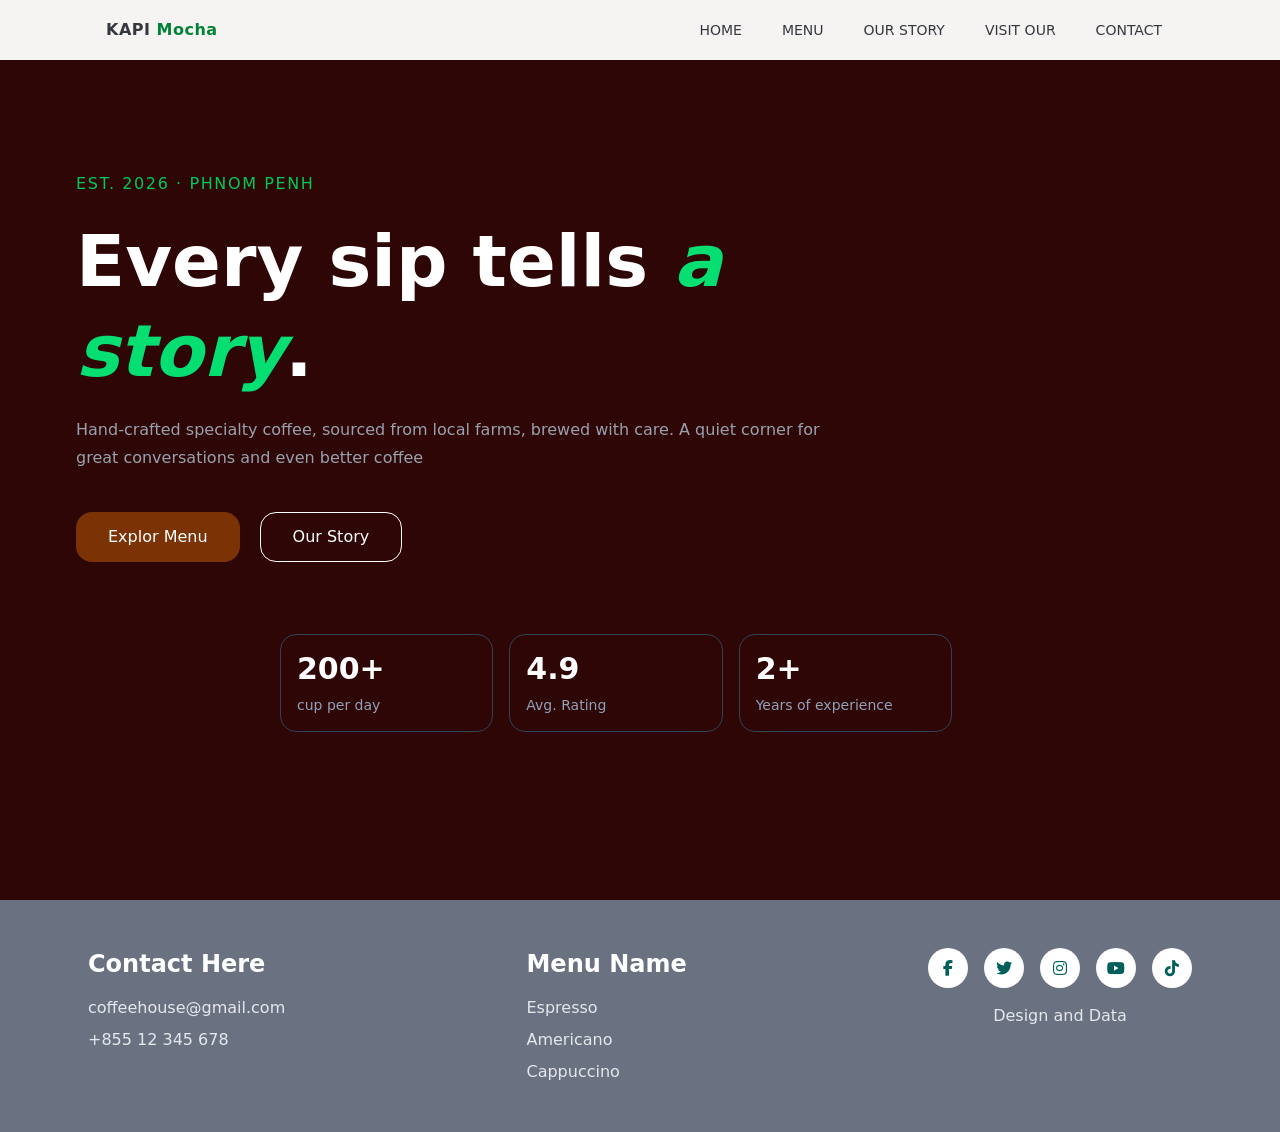
==== index.html @ fe5241a5 "first commit" ====
<!DOCTYPE html>
<html lang="en">

<head>
    <meta charset="UTF-8" />
    <meta name="viewport" content="width=device-width, initialscale=1" />
    <title>Coffe</title>
    <link rel="stylesheet" href="./style.css">
    <!-- link Tailwind -->
    <link rel="stylesheet" href="./src/output.css">
    <!-- link cdn -->
     <link rel="stylesheet" href="https://cdnjs.cloudflare.com/ajax/libs/font-awesome/6.5.2/css/all.min.css">

</head>

<body>
    <div  class="bg-[url('https://i.pinimg.com/1200x/38/8e/64/388e6440cb45dd4a9fd54f156b3e3c4f.jpg')] bg-cover bg-center min-h-screen">
    <nav aria-label="Primary" class="bg-white">
        <div class="nav-inner lg:h-15 md:h-15">
            <div class="brand"><a href="#">KAPI <span class="text-green-700">Mocha</span></a></div>
            <!-- Mobile toggle (checkbox hack) -->
            <input id="nav-toggle" class="toggle" type="checkbox" ariacontrols="
primary-menu" aria-expanded="false" />
            <label for="nav-toggle" class="toggle-label" aria-label="Toggle
navigation">☰ <span>Menu</span></label>
            <ul id="primary-menu" class="menu font-medium text-sm ">
                <li><a href="/index.html" class="home">HOME</a></li>
                <li><a href="./src/html/menu.html">MENU</a></li>
                <li><a href="./src/html/our.html">OUR STORY</a></li>
                <li><a href="./src/html/visit.html">VISIT OUR</a></li>
                <li><a href="./src/html/contact.html">CONTACT</a></li>
            </ul>
        </div>
    </nav>

    <main class="w-full mx-auto h-auto   flex flex-col lg:flex-row   items-center   gap-10  ">
        <!-- Left Side -->
        <div class="w-full lg:w-190 text-white space-y-5 lg:ml-15 items-start mt-20 ">
            <h1 class="uppercase text-green-500 tracking-widest"> Est. 2026 · Phnom Penh</h1>
          <h1 class="lg:text-7xl md:text-5xl sm:text-5xl font-extrabold leading-tight text-white">  Every sip tells <span class="text-green-400 italic">a story</span>.</h1>
            <p class="text-gray-400 leading-7">Hand-crafted specialty coffee, sourced from local farms, brewed with
                care. A quiet corner for great conversations and even better coffee</p>
            <!-- Buttons -->
            <div class="flex flex-col sm:flex-row gap-5 pt-5">
                <button
                    class="px-8 py-3 rounded-2xl bg-amber-900 hover:bg-green-600 transition duration-300 hover:scale-105 hover:border-green-500 hover:shadow-lg hover:shadow-green-500/30 cursor-pointer">
                    <a href="/src/html/Menu.html">Explor Menu</a></button>
                <button
                    class="px-8 py-3 rounded-2xl border border-white   hover:bg-blue-600 transition duration-300 hover:scale-105 hover:border-green-500 hover:shadow-lg hover:shadow-green-500/30 cursor-pointer"><a
                        href="/src/html/Our.html">Our Story</a></button>
            </div>
        </div>
      
    </main>
    <div class="max-w-2xl mx-auto py-10 lg:ml-70 ">
        <div class="grid grid-cols-1 sm:grid-cols-3 gap-4 ">

            <!-- Card 1 -->
            <div class="border border-slate-700 rounded-2xl p-4
             hover:-translate-y-1 hover:scale-105
             hover:border-green-500
             transition-all duration-300 cursor-pointer">
                <h2 class="text-white text-3xl font-bold">200+</h2>
                <p class="text-slate-400 text-sm mt-2">
                    cup per day
                </p>
            </div>

            <!-- Card 2 -->
            <div class="border border-slate-700 rounded-2xl p-4
             hover:-translate-y-1 hover:scale-105
             hover:border-green-500
             transition-all duration-300 cursor-pointer">
                <h2 class="text-white text-3xl font-bold">4.9</h2>
                <p class="text-slate-400 text-sm mt-2">
                  Avg. Rating
                </p>
            </div>

            <!-- Card 3 -->
            <div class="border border-slate-700 rounded-2xl p-4
             hover:-translate-y-1 hover:scale-105
             hover:border-green-500
             transition-all duration-300 cursor-pointer">
                <h2 class="text-white text-3xl font-bold">2+</h2>
                <p class="text-slate-400 text-sm mt-2">
                    Years of experience
                </p>
            </div>

        </div>
    </div>
    </div>
   <footer class="bg-gray-500 text-white py-12">
    <div class="max-w-6xl mx-auto px-6">
        <div class="flex flex-col md:flex-row justify-between items-center md:items-start gap-10">
            <div class="text-center md:text-left">
                <h3 class="text-2xl font-bold mb-4">Contact Here</h3>
                <p class="text-gray-200">coffeehouse@gmail.com</p>
                <p class="text-gray-200 mt-2">+855 12 345 678</p>
            </div>
            <div class="text-center md:text-left">
                <h3 class="text-2xl font-bold mb-4">Menu Name</h3>
                <ul class="space-y-2 text-gray-200">
                    <li>Espresso</li>
                    <li>Americano</li>
                    <li>Cappuccino</li>
                </ul>
            </div>
            <div class="text-center">
                <div class="flex justify-center gap-4 mb-4">
                    <a href="#"   class="w-10 h-10 bg-white text-teal-800 rounded-full flex items-center justify-center hover:scale-110 transition">
                        <i class="fa-brands fa-facebook-f"></i>
                    </a>

                    <a href="#" class="w-10 h-10 bg-white text-teal-800 rounded-full flex items-center justify-center hover:scale-110 transition">
                        <i class="fa-brands fa-twitter"></i>
                    </a>
                    <a href="#"
                        class="w-10 h-10 bg-white text-teal-800 rounded-full flex items-center justify-center hover:scale-110 transition">
                        <i class="fa-brands fa-instagram"></i>
                    </a>
                    <a href="#"  class="w-10 h-10 bg-white text-teal-800 rounded-full flex items-center justify-center hover:scale-110 transition">
                        <i class="fa-brands fa-youtube"></i>
                    </a>
                    <a href="#"   class="w-10 h-10 bg-white text-teal-800 rounded-full flex items-center justify-center hover:scale-110 transition">
                        <i class="fa-brands fa-tiktok"></i>
                    </a>
                </div>
                <p class="text-gray-200">Design and Data</p>
            </div>

        </div>
    </div>
</footer>

</body>

</html>
---- style.css ----
:root {
  --bg: #f6f3f3; /* dark navy */
  --fg: #34383e; /* light text */
  --accent: #22c55e; /* green */
  --hover: #d9e9d9; /* darker hover */
  --focus: #d9dee4; /* focus ring */
}

:root {
  --surface: #f3efe7;
  --surface-header: rgba(243, 239, 231, 0.82);
  --surface-elevated: rgba(255, 252, 247, 0.84);
  --text: #1d2433;
  --muted: #59657c;
  --accent: #0f9d7a;
  --accent-strong: #d97706;
  --line: rgba(29, 36, 51, 0.12);
  --glow-soft: rgba(255, 255, 255, 0.3);
}

/* Reset/utility */
* {
  box-sizing: border-box;
}
body {
  margin: 0;
  font-family: system-ui, Arial, sans-serif;
  background:#2f0606;
  color: #111;
}
/* NAVBAR */
nav {
  background: var(--bg);
  color: var(--fg);
  position: sticky;
  top: 0;
  z-index: 1000;
}
.nav-inner {
  max-width: 1100px;
  margin-inline: auto;
  display: flex;
  align-items: center;
  justify-content: space-between;
  padding: 0.75rem 1rem;
}
.brand a {
  color: var(--fg);
  text-decoration: none;
  font-weight: 700;
  letter-spacing: 0.5px;
}
/* Menu list (desktop) */
.menu {
  list-style: none;
  display: flex;
  gap: 1rem;
  margin: 0;
  padding: 0;
}
.menu a {
  color: var(--fg);
  text-decoration: none;
  padding: 0.5rem 0.75rem;
  border-radius: 6px;
}
.menu a:hover {
  background: var(--hover);
}
.menu a:focus-visible {
  outline: 3px solid var(--focus);
  outline-offset: 2px;
}
/* Mobile toggle */
.toggle {
  display: none; /* checkbox hidden */
}
.toggle-label {
  display: none;
  cursor: pointer;
  padding: 0.4rem;
  border-radius: 6px;
  border: 1px solid #334155;
}
.toggle-label:focus-visible {
  outline: 3px solid var(--focus);

  outline-offset: 2px;
}
/* Responsive: stack menu on small screens */
@media (max-width: 640px) {
  .nav-inner {
    flex-wrap: wrap;
    gap: 0.5rem;
  }
  .menu {
    flex-direction: column;
    width: 100%;
    display: none; /* hidden by default */
    background: var(--bg);
    border-top: 1px solid #415f89;
    padding: 0.5rem 0;
  }
  /* Show hamburger button */
  .toggle-label {
    display: inline-flex;
    align-items: center;
    gap: 0.5rem;
    color: var(--fg);
  }
  /* If checkbox is checked, show menu */
  .toggle:checked + .toggle-label + ul.menu {
    display: flex;
   
  }

  
}
main {
  max-width: 100%;
  margin: 2rem auto;
  padding: 0 1rem;
}
@media (max-width: 640px) {

  .main{
    width: 100%;
    height: auto;
    display: flex;
    justify-content: center;
    gap: 20px;

  }
}

.bg-main{
  background-color: #000000;
}
---- src/output.css ----
/*! tailwindcss v4.3.0 | MIT License | https://tailwindcss.com */
@layer properties;
@layer theme, base, components, utilities;
@layer theme {
  :root, :host {
    --font-sans: ui-sans-serif, system-ui, sans-serif, "Apple Color Emoji",
      "Segoe UI Emoji", "Segoe UI Symbol", "Noto Color Emoji";
    --font-mono: ui-monospace, SFMono-Regular, Menlo, Monaco, Consolas, "Liberation Mono",
      "Courier New", monospace;
    --color-red-700: oklch(50.5% 0.213 27.518);
    --color-amber-50: oklch(98.7% 0.022 95.277);
    --color-amber-700: oklch(55.5% 0.163 48.998);
    --color-amber-900: oklch(41.4% 0.112 45.904);
    --color-amber-950: oklch(27.9% 0.077 45.635);
    --color-green-400: oklch(79.2% 0.209 151.711);
    --color-green-500: oklch(72.3% 0.219 149.579);
    --color-green-600: oklch(62.7% 0.194 149.214);
    --color-green-700: oklch(52.7% 0.154 150.069);
    --color-emerald-400: oklch(76.5% 0.177 163.223);
    --color-teal-800: oklch(43.7% 0.078 188.216);
    --color-blue-600: oklch(54.6% 0.245 262.881);
    --color-slate-300: oklch(86.9% 0.022 252.894);
    --color-slate-400: oklch(70.4% 0.04 256.788);
    --color-slate-700: oklch(37.2% 0.044 257.287);
    --color-slate-800: oklch(27.9% 0.041 260.031);
    --color-gray-200: oklch(92.8% 0.006 264.531);
    --color-gray-300: oklch(87.2% 0.01 258.338);
    --color-gray-400: oklch(70.7% 0.022 261.325);
    --color-gray-500: oklch(55.1% 0.027 264.364);
    --color-gray-800: oklch(27.8% 0.033 256.848);
    --color-white: #fff;
    --spacing: 0.25rem;
    --container-xl: 36rem;
    --container-2xl: 42rem;
    --container-3xl: 48rem;
    --container-5xl: 64rem;
    --container-6xl: 72rem;
    --container-7xl: 80rem;
    --text-sm: 0.875rem;
    --text-sm--line-height: calc(1.25 / 0.875);
    --text-lg: 1.125rem;
    --text-lg--line-height: calc(1.75 / 1.125);
    --text-xl: 1.25rem;
    --text-xl--line-height: calc(1.75 / 1.25);
    --text-2xl: 1.5rem;
    --text-2xl--line-height: calc(2 / 1.5);
    --text-3xl: 1.875rem;
    --text-3xl--line-height: calc(2.25 / 1.875);
    --text-4xl: 2.25rem;
    --text-4xl--line-height: calc(2.5 / 2.25);
    --text-5xl: 3rem;
    --text-5xl--line-height: 1;
    --text-7xl: 4.5rem;
    --text-7xl--line-height: 1;
    --font-weight-medium: 500;
    --font-weight-semibold: 600;
    --font-weight-bold: 700;
    --font-weight-extrabold: 800;
    --tracking-wide: 0.025em;
    --tracking-widest: 0.1em;
    --leading-tight: 1.25;
    --leading-relaxed: 1.625;
    --radius-xl: 0.75rem;
    --radius-2xl: 1rem;
    --radius-3xl: 1.5rem;
    --default-transition-duration: 150ms;
    --default-transition-timing-function: cubic-bezier(0.4, 0, 0.2, 1);
    --default-font-family: var(--font-sans);
    --default-mono-font-family: var(--font-mono);
  }
}
@layer base {
  *, ::after, ::before, ::backdrop, ::file-selector-button {
    box-sizing: border-box;
    margin: 0;
    padding: 0;
    border: 0 solid;
  }
  html, :host {
    line-height: 1.5;
    -webkit-text-size-adjust: 100%;
    tab-size: 4;
    font-family: var(--default-font-family, ui-sans-serif, system-ui, sans-serif, "Apple Color Emoji", "Segoe UI Emoji", "Segoe UI Symbol", "Noto Color Emoji");
    font-feature-settings: var(--default-font-feature-settings, normal);
    font-variation-settings: var(--default-font-variation-settings, normal);
    -webkit-tap-highlight-color: transparent;
  }
  hr {
    height: 0;
    color: inherit;
    border-top-width: 1px;
  }
  abbr:where([title]) {
    -webkit-text-decoration: underline dotted;
    text-decoration: underline dotted;
  }
  h1, h2, h3, h4, h5, h6 {
    font-size: inherit;
    font-weight: inherit;
  }
  a {
    color: inherit;
    -webkit-text-decoration: inherit;
    text-decoration: inherit;
  }
  b, strong {
    font-weight: bolder;
  }
  code, kbd, samp, pre {
    font-family: var(--default-mono-font-family, ui-monospace, SFMono-Regular, Menlo, Monaco, Consolas, "Liberation Mono", "Courier New", monospace);
    font-feature-settings: var(--default-mono-font-feature-settings, normal);
    font-variation-settings: var(--default-mono-font-variation-settings, normal);
    font-size: 1em;
  }
  small {
    font-size: 80%;
  }
  sub, sup {
    font-size: 75%;
    line-height: 0;
    position: relative;
    vertical-align: baseline;
  }
  sub {
    bottom: -0.25em;
  }
  sup {
    top: -0.5em;
  }
  table {
    text-indent: 0;
    border-color: inherit;
    border-collapse: collapse;
  }
  :-moz-focusring {
    outline: auto;
  }
  progress {
    vertical-align: baseline;
  }
  summary {
    display: list-item;
  }
  ol, ul, menu {
    list-style: none;
  }
  img, svg, video, canvas, audio, iframe, embed, object {
    display: block;
    vertical-align: middle;
  }
  img, video {
    max-width: 100%;
    height: auto;
  }
  button, input, select, optgroup, textarea, ::file-selector-button {
    font: inherit;
    font-feature-settings: inherit;
    font-variation-settings: inherit;
    letter-spacing: inherit;
    color: inherit;
    border-radius: 0;
    background-color: transparent;
    opacity: 1;
  }
  :where(select:is([multiple], [size])) optgroup {
    font-weight: bolder;
  }
  :where(select:is([multiple], [size])) optgroup option {
    padding-inline-start: 20px;
  }
  ::file-selector-button {
    margin-inline-end: 4px;
  }
  ::placeholder {
    opacity: 1;
  }
  @supports (not (-webkit-appearance: -apple-pay-button))  or (contain-intrinsic-size: 1px) {
    ::placeholder {
      color: currentcolor;
      @supports (color: color-mix(in lab, red, red)) {
        color: color-mix(in oklab, currentcolor 50%, transparent);
      }
    }
  }
  textarea {
    resize: vertical;
  }
  ::-webkit-search-decoration {
    -webkit-appearance: none;
  }
  ::-webkit-date-and-time-value {
    min-height: 1lh;
    text-align: inherit;
  }
  ::-webkit-datetime-edit {
    display: inline-flex;
  }
  ::-webkit-datetime-edit-fields-wrapper {
    padding: 0;
  }
  ::-webkit-datetime-edit, ::-webkit-datetime-edit-year-field, ::-webkit-datetime-edit-month-field, ::-webkit-datetime-edit-day-field, ::-webkit-datetime-edit-hour-field, ::-webkit-datetime-edit-minute-field, ::-webkit-datetime-edit-second-field, ::-webkit-datetime-edit-millisecond-field, ::-webkit-datetime-edit-meridiem-field {
    padding-block: 0;
  }
  ::-webkit-calendar-picker-indicator {
    line-height: 1;
  }
  :-moz-ui-invalid {
    box-shadow: none;
  }
  button, input:where([type="button"], [type="reset"], [type="submit"]), ::file-selector-button {
    appearance: button;
  }
  ::-webkit-inner-spin-button, ::-webkit-outer-spin-button {
    height: auto;
  }
  [hidden]:where(:not([hidden="until-found"])) {
    display: none !important;
  }
}
@layer utilities {
  .mx-auto {
    margin-inline: auto;
  }
  .mt-2 {
    margin-top: calc(var(--spacing) * 2);
  }
  .mt-3 {
    margin-top: calc(var(--spacing) * 3);
  }
  .mt-6 {
    margin-top: calc(var(--spacing) * 6);
  }
  .mt-8 {
    margin-top: calc(var(--spacing) * 8);
  }
  .mt-15 {
    margin-top: calc(var(--spacing) * 15);
  }
  .mt-20 {
    margin-top: calc(var(--spacing) * 20);
  }
  .mt-33 {
    margin-top: calc(var(--spacing) * 33);
  }
  .mt-47 {
    margin-top: calc(var(--spacing) * 47);
  }
  .mr-5 {
    margin-right: calc(var(--spacing) * 5);
  }
  .mb-4 {
    margin-bottom: calc(var(--spacing) * 4);
  }
  .mb-6 {
    margin-bottom: calc(var(--spacing) * 6);
  }
  .mb-8 {
    margin-bottom: calc(var(--spacing) * 8);
  }
  .block {
    display: block;
  }
  .flex {
    display: flex;
  }
  .grid {
    display: grid;
  }
  .h-10 {
    height: calc(var(--spacing) * 10);
  }
  .h-40 {
    height: calc(var(--spacing) * 40);
  }
  .h-auto {
    height: auto;
  }
  .h-full {
    height: 100%;
  }
  .min-h-screen {
    min-height: 100vh;
  }
  .w-10 {
    width: calc(var(--spacing) * 10);
  }
  .w-70 {
    width: calc(var(--spacing) * 70);
  }
  .w-full {
    width: 100%;
  }
  .max-w-2xl {
    max-width: var(--container-2xl);
  }
  .max-w-3xl {
    max-width: var(--container-3xl);
  }
  .max-w-5xl {
    max-width: var(--container-5xl);
  }
  .max-w-6xl {
    max-width: var(--container-6xl);
  }
  .max-w-7xl {
    max-width: var(--container-7xl);
  }
  .max-w-xl {
    max-width: var(--container-xl);
  }
  .cursor-pointer {
    cursor: pointer;
  }
  .grid-cols-1 {
    grid-template-columns: repeat(1, minmax(0, 1fr));
  }
  .flex-col {
    flex-direction: column;
  }
  .items-center {
    align-items: center;
  }
  .items-start {
    align-items: flex-start;
  }
  .justify-between {
    justify-content: space-between;
  }
  .justify-center {
    justify-content: center;
  }
  .gap-4 {
    gap: calc(var(--spacing) * 4);
  }
  .gap-5 {
    gap: calc(var(--spacing) * 5);
  }
  .gap-10 {
    gap: calc(var(--spacing) * 10);
  }
  .gap-12 {
    gap: calc(var(--spacing) * 12);
  }
  .space-y-2 {
    :where(& > :not(:last-child)) {
      --tw-space-y-reverse: 0;
      margin-block-start: calc(calc(var(--spacing) * 2) * var(--tw-space-y-reverse));
      margin-block-end: calc(calc(var(--spacing) * 2) * calc(1 - var(--tw-space-y-reverse)));
    }
  }
  .space-y-3 {
    :where(& > :not(:last-child)) {
      --tw-space-y-reverse: 0;
      margin-block-start: calc(calc(var(--spacing) * 3) * var(--tw-space-y-reverse));
      margin-block-end: calc(calc(var(--spacing) * 3) * calc(1 - var(--tw-space-y-reverse)));
    }
  }
  .space-y-5 {
    :where(& > :not(:last-child)) {
      --tw-space-y-reverse: 0;
      margin-block-start: calc(calc(var(--spacing) * 5) * var(--tw-space-y-reverse));
      margin-block-end: calc(calc(var(--spacing) * 5) * calc(1 - var(--tw-space-y-reverse)));
    }
  }
  .overflow-hidden {
    overflow: hidden;
  }
  .rounded-2xl {
    border-radius: var(--radius-2xl);
  }
  .rounded-3xl {
    border-radius: var(--radius-3xl);
  }
  .rounded-\[40px\] {
    border-radius: 40px;
  }
  .rounded-full {
    border-radius: calc(infinity * 1px);
  }
  .rounded-xl {
    border-radius: var(--radius-xl);
  }
  .border {
    border-style: var(--tw-border-style);
    border-width: 1px;
  }
  .border-2 {
    border-style: var(--tw-border-style);
    border-width: 2px;
  }
  .border-slate-700 {
    border-color: var(--color-slate-700);
  }
  .border-white {
    border-color: var(--color-white);
  }
  .bg-amber-900 {
    background-color: var(--color-amber-900);
  }
  .bg-amber-950 {
    background-color: var(--color-amber-950);
  }
  .bg-gray-500 {
    background-color: var(--color-gray-500);
  }
  .bg-gray-800 {
    background-color: var(--color-gray-800);
  }
  .bg-slate-800\/70 {
    background-color: color-mix(in srgb, oklch(27.9% 0.041 260.031) 70%, transparent);
    @supports (color: color-mix(in lab, red, red)) {
      background-color: color-mix(in oklab, var(--color-slate-800) 70%, transparent);
    }
  }
  .bg-white {
    background-color: var(--color-white);
  }
  .bg-\[url\(\'https\:\/\/i\.pinimg\.com\/1200x\/38\/8e\/64\/388e6440cb45dd4a9fd54f156b3e3c4f\.jpg\'\)\] {
    background-image: url('https://i.pinimg.com/1200x/38/8e/64/388e6440cb45dd4a9fd54f156b3e3c4f.jpg');
  }
  .bg-cover {
    background-size: cover;
  }
  .bg-center {
    background-position: center;
  }
  .object-cover {
    object-fit: cover;
  }
  .p-4 {
    padding: calc(var(--spacing) * 4);
  }
  .p-6 {
    padding: calc(var(--spacing) * 6);
  }
  .p-8 {
    padding: calc(var(--spacing) * 8);
  }
  .px-6 {
    padding-inline: calc(var(--spacing) * 6);
  }
  .px-7 {
    padding-inline: calc(var(--spacing) * 7);
  }
  .px-8 {
    padding-inline: calc(var(--spacing) * 8);
  }
  .px-9 {
    padding-inline: calc(var(--spacing) * 9);
  }
  .px-12 {
    padding-inline: calc(var(--spacing) * 12);
  }
  .px-23 {
    padding-inline: calc(var(--spacing) * 23);
  }
  .py-2 {
    padding-block: calc(var(--spacing) * 2);
  }
  .py-3 {
    padding-block: calc(var(--spacing) * 3);
  }
  .py-4 {
    padding-block: calc(var(--spacing) * 4);
  }
  .py-10 {
    padding-block: calc(var(--spacing) * 10);
  }
  .py-12 {
    padding-block: calc(var(--spacing) * 12);
  }
  .py-29 {
    padding-block: calc(var(--spacing) * 29);
  }
  .pt-2 {
    padding-top: calc(var(--spacing) * 2);
  }
  .pt-5 {
    padding-top: calc(var(--spacing) * 5);
  }
  .text-center {
    text-align: center;
  }
  .text-2xl {
    font-size: var(--text-2xl);
    line-height: var(--tw-leading, var(--text-2xl--line-height));
  }
  .text-3xl {
    font-size: var(--text-3xl);
    line-height: var(--tw-leading, var(--text-3xl--line-height));
  }
  .text-4xl {
    font-size: var(--text-4xl);
    line-height: var(--tw-leading, var(--text-4xl--line-height));
  }
  .text-5xl {
    font-size: var(--text-5xl);
    line-height: var(--tw-leading, var(--text-5xl--line-height));
  }
  .text-lg {
    font-size: var(--text-lg);
    line-height: var(--tw-leading, var(--text-lg--line-height));
  }
  .text-sm {
    font-size: var(--text-sm);
    line-height: var(--tw-leading, var(--text-sm--line-height));
  }
  .text-xl {
    font-size: var(--text-xl);
    line-height: var(--tw-leading, var(--text-xl--line-height));
  }
  .leading-7 {
    --tw-leading: calc(var(--spacing) * 7);
    line-height: calc(var(--spacing) * 7);
  }
  .leading-10 {
    --tw-leading: calc(var(--spacing) * 10);
    line-height: calc(var(--spacing) * 10);
  }
  .leading-relaxed {
    --tw-leading: var(--leading-relaxed);
    line-height: var(--leading-relaxed);
  }
  .leading-tight {
    --tw-leading: var(--leading-tight);
    line-height: var(--leading-tight);
  }
  .font-bold {
    --tw-font-weight: var(--font-weight-bold);
    font-weight: var(--font-weight-bold);
  }
  .font-extrabold {
    --tw-font-weight: var(--font-weight-extrabold);
    font-weight: var(--font-weight-extrabold);
  }
  .font-medium {
    --tw-font-weight: var(--font-weight-medium);
    font-weight: var(--font-weight-medium);
  }
  .font-semibold {
    --tw-font-weight: var(--font-weight-semibold);
    font-weight: var(--font-weight-semibold);
  }
  .tracking-\[0\.3em\] {
    --tw-tracking: 0.3em;
    letter-spacing: 0.3em;
  }
  .tracking-wide {
    --tw-tracking: var(--tracking-wide);
    letter-spacing: var(--tracking-wide);
  }
  .tracking-widest {
    --tw-tracking: var(--tracking-widest);
    letter-spacing: var(--tracking-widest);
  }
  .text-emerald-400 {
    color: var(--color-emerald-400);
  }
  .text-gray-200 {
    color: var(--color-gray-200);
  }
  .text-gray-300 {
    color: var(--color-gray-300);
  }
  .text-gray-400 {
    color: var(--color-gray-400);
  }
  .text-gray-500 {
    color: var(--color-gray-500);
  }
  .text-green-400 {
    color: var(--color-green-400);
  }
  .text-green-500 {
    color: var(--color-green-500);
  }
  .text-green-700 {
    color: var(--color-green-700);
  }
  .text-red-700 {
    color: var(--color-red-700);
  }
  .text-slate-400 {
    color: var(--color-slate-400);
  }
  .text-teal-800 {
    color: var(--color-teal-800);
  }
  .text-white {
    color: var(--color-white);
  }
  .uppercase {
    text-transform: uppercase;
  }
  .italic {
    font-style: italic;
  }
  .underline {
    text-decoration-line: underline;
  }
  .shadow-lg {
    --tw-shadow: 0 10px 15px -3px var(--tw-shadow-color, rgb(0 0 0 / 0.1)), 0 4px 6px -4px var(--tw-shadow-color, rgb(0 0 0 / 0.1));
    box-shadow: var(--tw-inset-shadow), var(--tw-inset-ring-shadow), var(--tw-ring-offset-shadow), var(--tw-ring-shadow), var(--tw-shadow);
  }
  .shadow-md {
    --tw-shadow: 0 4px 6px -1px var(--tw-shadow-color, rgb(0 0 0 / 0.1)), 0 2px 4px -2px var(--tw-shadow-color, rgb(0 0 0 / 0.1));
    box-shadow: var(--tw-inset-shadow), var(--tw-inset-ring-shadow), var(--tw-ring-offset-shadow), var(--tw-ring-shadow), var(--tw-shadow);
  }
  .transition {
    transition-property: color, background-color, border-color, outline-color, text-decoration-color, fill, stroke, --tw-gradient-from, --tw-gradient-via, --tw-gradient-to, opacity, box-shadow, transform, translate, scale, rotate, filter, -webkit-backdrop-filter, backdrop-filter, display, content-visibility, overlay, pointer-events;
    transition-timing-function: var(--tw-ease, var(--default-transition-timing-function));
    transition-duration: var(--tw-duration, var(--default-transition-duration));
  }
  .transition-all {
    transition-property: all;
    transition-timing-function: var(--tw-ease, var(--default-transition-timing-function));
    transition-duration: var(--tw-duration, var(--default-transition-duration));
  }
  .duration-300 {
    --tw-duration: 300ms;
    transition-duration: 300ms;
  }
  .hover\:-translate-y-1 {
    &:hover {
      @media (hover: hover) {
        --tw-translate-y: calc(var(--spacing) * -1);
        translate: var(--tw-translate-x) var(--tw-translate-y);
      }
    }
  }
  .hover\:scale-105 {
    &:hover {
      @media (hover: hover) {
        --tw-scale-x: 105%;
        --tw-scale-y: 105%;
        --tw-scale-z: 105%;
        scale: var(--tw-scale-x) var(--tw-scale-y);
      }
    }
  }
  .hover\:scale-110 {
    &:hover {
      @media (hover: hover) {
        --tw-scale-x: 110%;
        --tw-scale-y: 110%;
        --tw-scale-z: 110%;
        scale: var(--tw-scale-x) var(--tw-scale-y);
      }
    }
  }
  .hover\:border-emerald-400 {
    &:hover {
      @media (hover: hover) {
        border-color: var(--color-emerald-400);
      }
    }
  }
  .hover\:border-green-500 {
    &:hover {
      @media (hover: hover) {
        border-color: var(--color-green-500);
      }
    }
  }
  .hover\:bg-blue-600 {
    &:hover {
      @media (hover: hover) {
        background-color: var(--color-blue-600);
      }
    }
  }
  .hover\:bg-green-600 {
    &:hover {
      @media (hover: hover) {
        background-color: var(--color-green-600);
      }
    }
  }
  .hover\:bg-green-700 {
    &:hover {
      @media (hover: hover) {
        background-color: var(--color-green-700);
      }
    }
  }
  .hover\:shadow-lg {
    &:hover {
      @media (hover: hover) {
        --tw-shadow: 0 10px 15px -3px var(--tw-shadow-color, rgb(0 0 0 / 0.1)), 0 4px 6px -4px var(--tw-shadow-color, rgb(0 0 0 / 0.1));
        box-shadow: var(--tw-inset-shadow), var(--tw-inset-ring-shadow), var(--tw-ring-offset-shadow), var(--tw-ring-shadow), var(--tw-shadow);
      }
    }
  }
  .hover\:shadow-green-500\/30 {
    &:hover {
      @media (hover: hover) {
        --tw-shadow-color: color-mix(in srgb, oklch(72.3% 0.219 149.579) 30%, transparent);
        @supports (color: color-mix(in lab, red, red)) {
          --tw-shadow-color: color-mix(in oklab, color-mix(in oklab, var(--color-green-500) 30%, transparent) var(--tw-shadow-alpha), transparent);
        }
      }
    }
  }
  .sm\:grid-cols-2 {
    @media (width >= 40rem) {
      grid-template-columns: repeat(2, minmax(0, 1fr));
    }
  }
  .sm\:grid-cols-3 {
    @media (width >= 40rem) {
      grid-template-columns: repeat(3, minmax(0, 1fr));
    }
  }
  .sm\:flex-row {
    @media (width >= 40rem) {
      flex-direction: row;
    }
  }
  .sm\:text-5xl {
    @media (width >= 40rem) {
      font-size: var(--text-5xl);
      line-height: var(--tw-leading, var(--text-5xl--line-height));
    }
  }
  .md\:h-15 {
    @media (width >= 48rem) {
      height: calc(var(--spacing) * 15);
    }
  }
  .md\:flex-row {
    @media (width >= 48rem) {
      flex-direction: row;
    }
  }
  .md\:items-start {
    @media (width >= 48rem) {
      align-items: flex-start;
    }
  }
  .md\:p-12 {
    @media (width >= 48rem) {
      padding: calc(var(--spacing) * 12);
    }
  }
  .md\:text-left {
    @media (width >= 48rem) {
      text-align: left;
    }
  }
  .md\:text-5xl {
    @media (width >= 48rem) {
      font-size: var(--text-5xl);
      line-height: var(--tw-leading, var(--text-5xl--line-height));
    }
  }
  .lg\:ml-15 {
    @media (width >= 64rem) {
      margin-left: calc(var(--spacing) * 15);
    }
  }
  .lg\:ml-35 {
    @media (width >= 64rem) {
      margin-left: calc(var(--spacing) * 35);
    }
  }
  .lg\:ml-70 {
    @media (width >= 64rem) {
      margin-left: calc(var(--spacing) * 70);
    }
  }
  .lg\:h-15 {
    @media (width >= 64rem) {
      height: calc(var(--spacing) * 15);
    }
  }
  .lg\:w-190 {
    @media (width >= 64rem) {
      width: calc(var(--spacing) * 190);
    }
  }
  .lg\:grid-cols-2 {
    @media (width >= 64rem) {
      grid-template-columns: repeat(2, minmax(0, 1fr));
    }
  }
  .lg\:flex-row {
    @media (width >= 64rem) {
      flex-direction: row;
    }
  }
  .lg\:text-7xl {
    @media (width >= 64rem) {
      font-size: var(--text-7xl);
      line-height: var(--tw-leading, var(--text-7xl--line-height));
    }
  }
}
@property --tw-space-y-reverse {
  syntax: "*";
  inherits: false;
  initial-value: 0;
}
@property --tw-border-style {
  syntax: "*";
  inherits: false;
  initial-value: solid;
}
@property --tw-leading {
  syntax: "*";
  inherits: false;
}
@property --tw-font-weight {
  syntax: "*";
  inherits: false;
}
@property --tw-tracking {
  syntax: "*";
  inherits: false;
}
@property --tw-shadow {
  syntax: "*";
  inherits: false;
  initial-value: 0 0 #0000;
}
@property --tw-shadow-color {
  syntax: "*";
  inherits: false;
}
@property --tw-shadow-alpha {
  syntax: "<percentage>";
  inherits: false;
  initial-value: 100%;
}
@property --tw-inset-shadow {
  syntax: "*";
  inherits: false;
  initial-value: 0 0 #0000;
}
@property --tw-inset-shadow-color {
  syntax: "*";
  inherits: false;
}
@property --tw-inset-shadow-alpha {
  syntax: "<percentage>";
  inherits: false;
  initial-value: 100%;
}
@property --tw-ring-color {
  syntax: "*";
  inherits: false;
}
@property --tw-ring-shadow {
  syntax: "*";
  inherits: false;
  initial-value: 0 0 #0000;
}
@property --tw-inset-ring-color {
  syntax: "*";
  inherits: false;
}
@property --tw-inset-ring-shadow {
  syntax: "*";
  inherits: false;
  initial-value: 0 0 #0000;
}
@property --tw-ring-inset {
  syntax: "*";
  inherits: false;
}
@property --tw-ring-offset-width {
  syntax: "<length>";
  inherits: false;
  initial-value: 0px;
}
@property --tw-ring-offset-color {
  syntax: "*";
  inherits: false;
  initial-value: #fff;
}
@property --tw-ring-offset-shadow {
  syntax: "*";
  inherits: false;
  initial-value: 0 0 #0000;
}
@property --tw-duration {
  syntax: "*";
  inherits: false;
}
@property --tw-translate-x {
  syntax: "*";
  inherits: false;
  initial-value: 0;
}
@property --tw-translate-y {
  syntax: "*";
  inherits: false;
  initial-value: 0;
}
@property --tw-translate-z {
  syntax: "*";
  inherits: false;
  initial-value: 0;
}
@property --tw-scale-x {
  syntax: "*";
  inherits: false;
  initial-value: 1;
}
@property --tw-scale-y {
  syntax: "*";
  inherits: false;
  initial-value: 1;
}
@property --tw-scale-z {
  syntax: "*";
  inherits: false;
  initial-value: 1;
}
@layer properties {
  @supports ((-webkit-hyphens: none) and (not (margin-trim: inline))) or ((-moz-orient: inline) and (not (color:rgb(from red r g b)))) {
    *, ::before, ::after, ::backdrop {
      --tw-space-y-reverse: 0;
      --tw-border-style: solid;
      --tw-leading: initial;
      --tw-font-weight: initial;
      --tw-tracking: initial;
      --tw-shadow: 0 0 #0000;
      --tw-shadow-color: initial;
      --tw-shadow-alpha: 100%;
      --tw-inset-shadow: 0 0 #0000;
      --tw-inset-shadow-color: initial;
      --tw-inset-shadow-alpha: 100%;
      --tw-ring-color: initial;
      --tw-ring-shadow: 0 0 #0000;
      --tw-inset-ring-color: initial;
      --tw-inset-ring-shadow: 0 0 #0000;
      --tw-ring-inset: initial;
      --tw-ring-offset-width: 0px;
      --tw-ring-offset-color: #fff;
      --tw-ring-offset-shadow: 0 0 #0000;
      --tw-duration: initial;
      --tw-translate-x: 0;
      --tw-translate-y: 0;
      --tw-translate-z: 0;
      --tw-scale-x: 1;
      --tw-scale-y: 1;
      --tw-scale-z: 1;
    }
  }
}
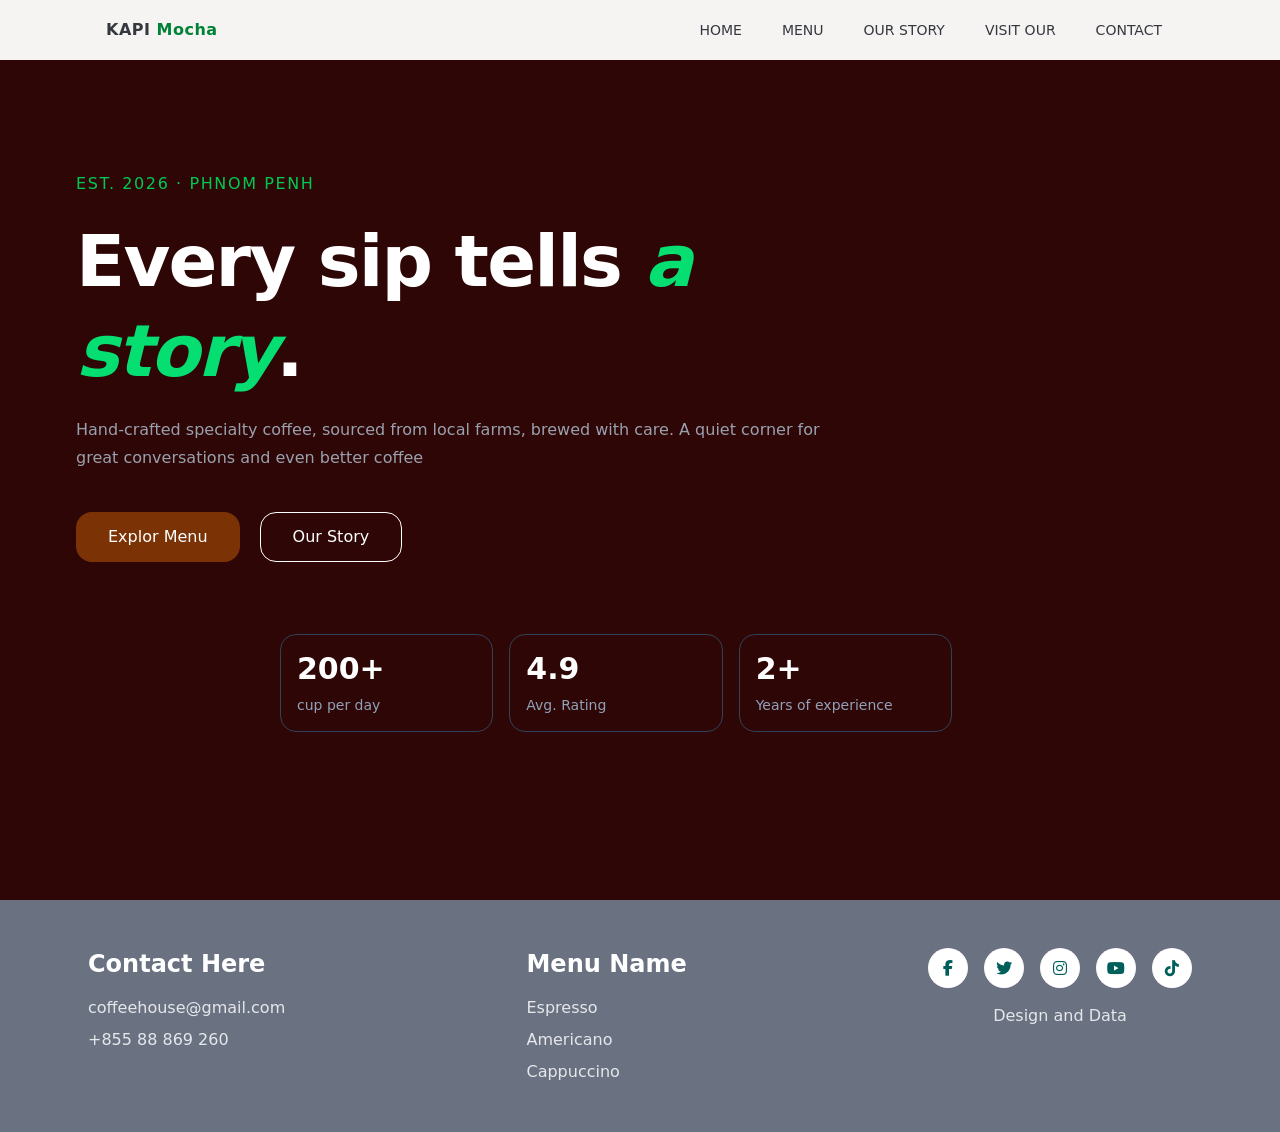
==== commit 7c150c76: "final" ====
--- a/index.html
+++ b/index.html
@@ -24,7 +24,7 @@
             <label for="nav-toggle" class="toggle-label" aria-label="Toggle
 navigation">☰ <span>Menu</span></label>
             <ul id="primary-menu" class="menu font-medium text-sm ">
-                <li><a href="/index.html" class="home">HOME</a></li>
+                <li><a href="./index.html" class="home">HOME</a></li>
                 <li><a href="./src/html/menu.html">MENU</a></li>
                 <li><a href="./src/html/our.html">OUR STORY</a></li>
                 <li><a href="./src/html/visit.html">VISIT OUR</a></li>
@@ -37,7 +37,7 @@
         <!-- Left Side -->
         <div class="w-full lg:w-190 text-white space-y-5 lg:ml-15 items-start mt-20 ">
             <h1 class="uppercase text-green-500 tracking-widest"> Est. 2026 · Phnom Penh</h1>
-          <h1 class="lg:text-7xl md:text-5xl sm:text-5xl font-extrabold leading-tight text-white">  Every sip tells <span class="text-green-400 italic">a story</span>.</h1>
+         <h1 class="text-5xl md:text-6xl lg:text-7xl font-extrabold leading-tight text-white tracking-tight"> Every sip tells <span class="text-green-400 italic">a story</span>.</h1>
             <p class="text-gray-400 leading-7">Hand-crafted specialty coffee, sourced from local farms, brewed with
                 care. A quiet corner for great conversations and even better coffee</p>
             <!-- Buttons -->
@@ -97,7 +97,7 @@
             <div class="text-center md:text-left">
                 <h3 class="text-2xl font-bold mb-4">Contact Here</h3>
                 <p class="text-gray-200">coffeehouse@gmail.com</p>
-                <p class="text-gray-200 mt-2">+855 12 345 678</p>
+                <p class="text-gray-200 mt-2">+855 88 869 260</p>
             </div>
             <div class="text-center md:text-left">
                 <h3 class="text-2xl font-bold mb-4">Menu Name</h3>
--- a/src/output.css
+++ b/src/output.css
@@ -8,8 +8,6 @@
     --font-mono: ui-monospace, SFMono-Regular, Menlo, Monaco, Consolas, "Liberation Mono",
       "Courier New", monospace;
     --color-red-700: oklch(50.5% 0.213 27.518);
-    --color-amber-50: oklch(98.7% 0.022 95.277);
-    --color-amber-700: oklch(55.5% 0.163 48.998);
     --color-amber-900: oklch(41.4% 0.112 45.904);
     --color-amber-950: oklch(27.9% 0.077 45.635);
     --color-green-400: oklch(79.2% 0.209 151.711);
@@ -19,7 +17,6 @@
     --color-emerald-400: oklch(76.5% 0.177 163.223);
     --color-teal-800: oklch(43.7% 0.078 188.216);
     --color-blue-600: oklch(54.6% 0.245 262.881);
-    --color-slate-300: oklch(86.9% 0.022 252.894);
     --color-slate-400: oklch(70.4% 0.04 256.788);
     --color-slate-700: oklch(37.2% 0.044 257.287);
     --color-slate-800: oklch(27.9% 0.041 260.031);
@@ -50,12 +47,15 @@
     --text-4xl--line-height: calc(2.5 / 2.25);
     --text-5xl: 3rem;
     --text-5xl--line-height: 1;
+    --text-6xl: 3.75rem;
+    --text-6xl--line-height: 1;
     --text-7xl: 4.5rem;
     --text-7xl--line-height: 1;
     --font-weight-medium: 500;
     --font-weight-semibold: 600;
     --font-weight-bold: 700;
     --font-weight-extrabold: 800;
+    --tracking-tight: -0.025em;
     --tracking-wide: 0.025em;
     --tracking-widest: 0.1em;
     --leading-tight: 1.25;
@@ -266,6 +266,9 @@
   .grid {
     display: grid;
   }
+  .table {
+    display: table;
+  }
   .h-10 {
     height: calc(var(--spacing) * 10);
   }
@@ -308,8 +311,14 @@
   .max-w-xl {
     max-width: var(--container-xl);
   }
+  .border-collapse {
+    border-collapse: collapse;
+  }
   .cursor-pointer {
     cursor: pointer;
+  }
+  .resize {
+    resize: both;
   }
   .grid-cols-1 {
     grid-template-columns: repeat(1, minmax(0, 1fr));
@@ -406,6 +415,9 @@
   .bg-gray-800 {
     background-color: var(--color-gray-800);
   }
+  .bg-slate-800 {
+    background-color: var(--color-slate-800);
+  }
   .bg-slate-800\/70 {
     background-color: color-mix(in srgb, oklch(27.9% 0.041 260.031) 70%, transparent);
     @supports (color: color-mix(in lab, red, red)) {
@@ -545,6 +557,10 @@
     --tw-tracking: 0.3em;
     letter-spacing: 0.3em;
   }
+  .tracking-tight {
+    --tw-tracking: var(--tracking-tight);
+    letter-spacing: var(--tracking-tight);
+  }
   .tracking-wide {
     --tw-tracking: var(--tracking-wide);
     letter-spacing: var(--tracking-wide);
@@ -574,6 +590,9 @@
   .text-green-500 {
     color: var(--color-green-500);
   }
+  .text-green-600 {
+    color: var(--color-green-600);
+  }
   .text-green-700 {
     color: var(--color-green-700);
   }
@@ -605,6 +624,10 @@
   .shadow-md {
     --tw-shadow: 0 4px 6px -1px var(--tw-shadow-color, rgb(0 0 0 / 0.1)), 0 2px 4px -2px var(--tw-shadow-color, rgb(0 0 0 / 0.1));
     box-shadow: var(--tw-inset-shadow), var(--tw-inset-ring-shadow), var(--tw-ring-offset-shadow), var(--tw-ring-shadow), var(--tw-shadow);
+  }
+  .outline {
+    outline-style: var(--tw-outline-style);
+    outline-width: 1px;
   }
   .transition {
     transition-property: color, background-color, border-color, outline-color, text-decoration-color, fill, stroke, --tw-gradient-from, --tw-gradient-via, --tw-gradient-to, opacity, box-shadow, transform, translate, scale, rotate, filter, -webkit-backdrop-filter, backdrop-filter, display, content-visibility, overlay, pointer-events;
@@ -753,6 +776,12 @@
       line-height: var(--tw-leading, var(--text-5xl--line-height));
     }
   }
+  .md\:text-6xl {
+    @media (width >= 48rem) {
+      font-size: var(--text-6xl);
+      line-height: var(--tw-leading, var(--text-6xl--line-height));
+    }
+  }
   .lg\:ml-15 {
     @media (width >= 64rem) {
       margin-left: calc(var(--spacing) * 15);
@@ -881,6 +910,11 @@
   syntax: "*";
   inherits: false;
   initial-value: 0 0 #0000;
+}
+@property --tw-outline-style {
+  syntax: "*";
+  inherits: false;
+  initial-value: solid;
 }
 @property --tw-duration {
   syntax: "*";
@@ -938,6 +972,7 @@
       --tw-ring-offset-width: 0px;
       --tw-ring-offset-color: #fff;
       --tw-ring-offset-shadow: 0 0 #0000;
+      --tw-outline-style: solid;
       --tw-duration: initial;
       --tw-translate-x: 0;
       --tw-translate-y: 0;
